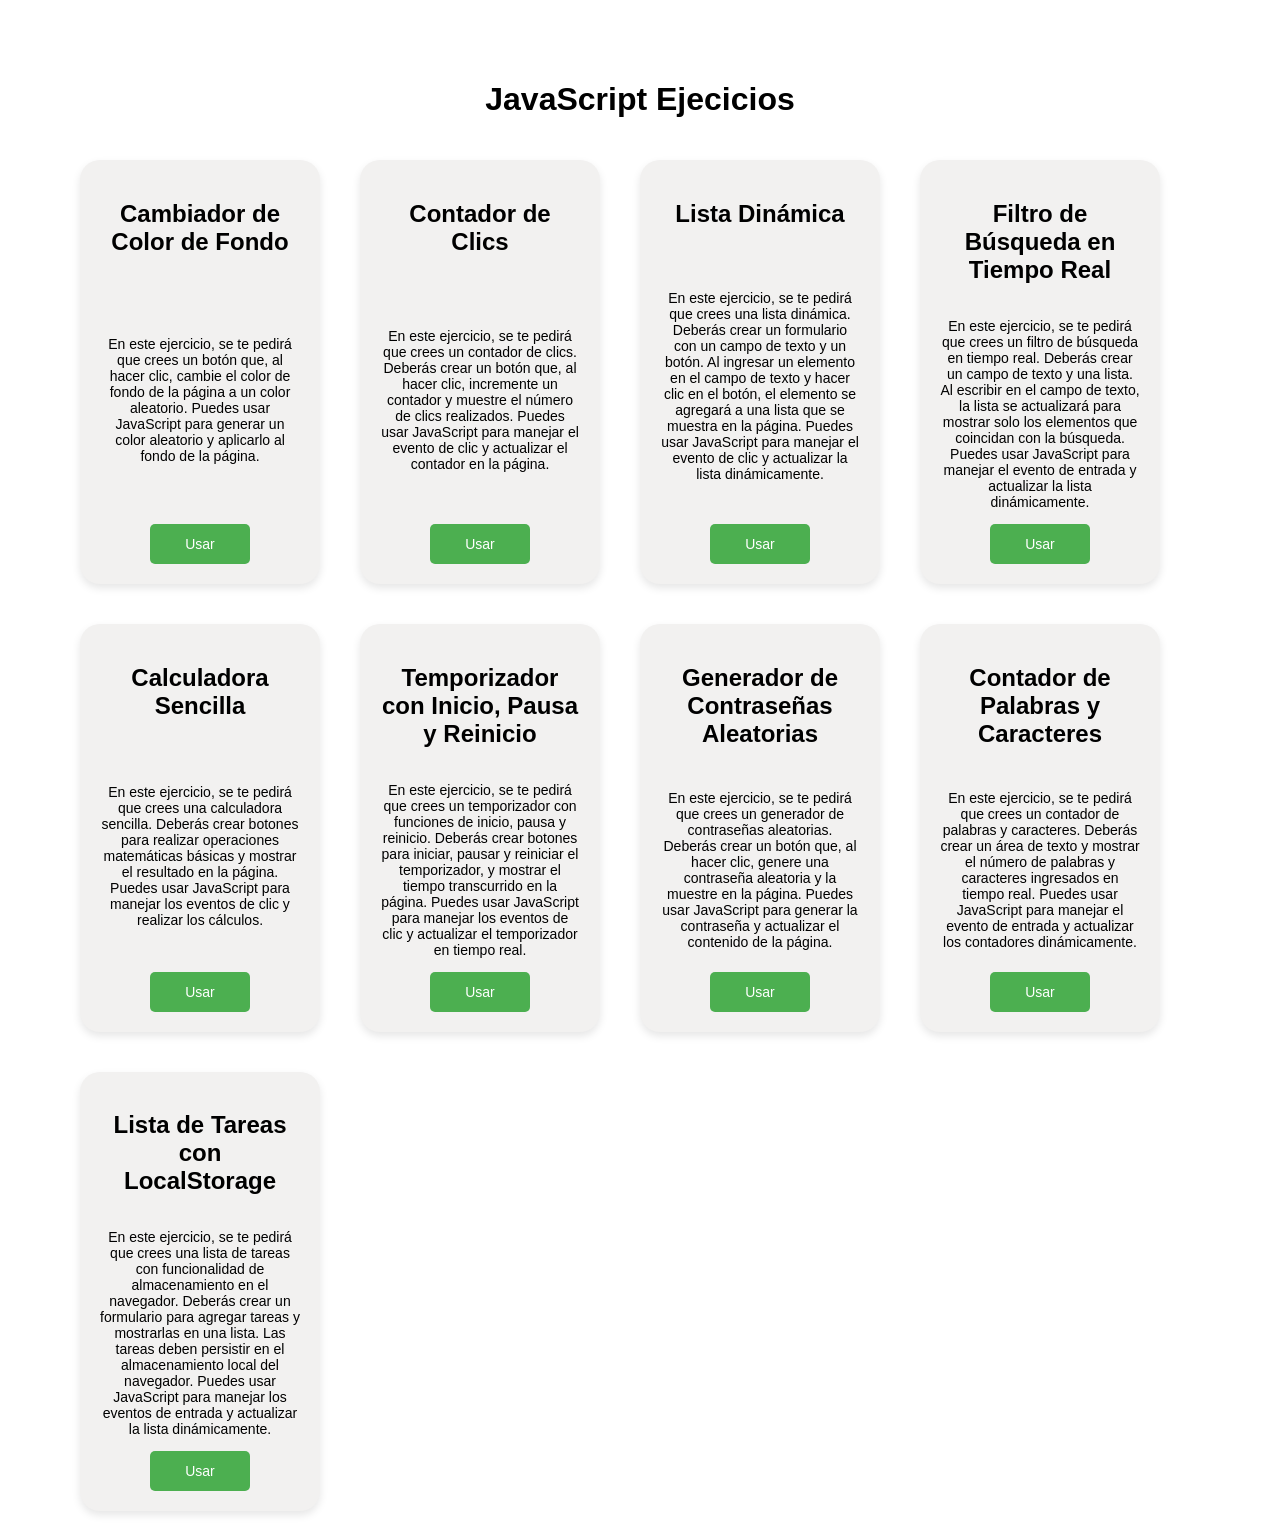
==== index.html @ dc128976 "initial design" ====
<!doctype html>
<html lang="en">
  <head>
    <meta charset="UTF-8" />
    <meta name="viewport" content="width=device-width, initial-scale=1.0" />
    <title>JavaScript Exercises</title>
    <link rel="stylesheet" href="./src/style.css" />
  </head>
  <body>
    <h1>JavaScript Ejecicios</h1>
    <main id="exercise-container" class="exercise-container">
      <section id="exercises" class="exercises">
        <!-- ejercicio numero 1 -->
        <article class="card-exercises">
          <div>
            <h2>Cambiador de Color de Fondo</h2>
            <p>
              En este ejercicio, se te pedirá que crees un botón que, al hacer
              clic, cambie el color de fondo de la página a un color aleatorio.
              Puedes usar JavaScript para generar un color aleatorio y aplicarlo
              al fondo de la página.
            </p>
            <button id="change-bg-button">Usar</button>
          </div>
        </article>

        <!-- ejercicio numero 2 -->
        <article class="card-exercises">
          <div>
            <h2>Contador de Clics</h2>
            <p>
              En este ejercicio, se te pedirá que crees un contador de clics.
              Deberás crear un botón que, al hacer clic, incremente un contador
              y muestre el número de clics realizados. Puedes usar JavaScript
              para manejar el evento de clic y actualizar el contador en la
              página.
            </p>
            <button id="change-bg-button">Usar</button>
          </div>
        </article>

        <!-- ejercicio numero 3 -->
        <article class="card-exercises">
          <div>
            <h2>Lista Dinámica</h2>
            <p>
              En este ejercicio, se te pedirá que crees una lista dinámica.
              Deberás crear un formulario con un campo de texto y un botón. Al
              ingresar un elemento en el campo de texto y hacer clic en el
              botón, el elemento se agregará a una lista que se muestra en la
              página. Puedes usar JavaScript para manejar el evento de clic y
              actualizar la lista dinámicamente.
            </p>
            <button id="change-bg-button">Usar</button>
          </div>
        </article>

        <!-- ejercicio numero 4 -->
        <article class="card-exercises">
          <div>
            <h2>Filtro de Búsqueda en Tiempo Real</h2>
            <p>
              En este ejercicio, se te pedirá que crees un filtro de búsqueda en
              tiempo real. Deberás crear un campo de texto y una lista. Al
              escribir en el campo de texto, la lista se actualizará para
              mostrar solo los elementos que coincidan con la búsqueda. Puedes
              usar JavaScript para manejar el evento de entrada y actualizar la
              lista dinámicamente.
            </p>
            <button id="change-bg-button">Usar</button>
          </div>
        </article>

        <!-- ejercicio numero 5 -->
        <article class="card-exercises">
          <div>
            <h2>Calculadora Sencilla</h2>
            <p>
              En este ejercicio, se te pedirá que crees una calculadora
              sencilla. Deberás crear botones para realizar operaciones
              matemáticas básicas y mostrar el resultado en la página. Puedes
              usar JavaScript para manejar los eventos de clic y realizar los
              cálculos.
            </p>
            <button id="change-bg-button">Usar</button>
          </div>
        </article>

        <!-- ejercicio numero 6 -->
        <article class="card-exercises">
          <div>
            <h2>Temporizador con Inicio, Pausa y Reinicio</h2>
            <p>
              En este ejercicio, se te pedirá que crees un temporizador con
              funciones de inicio, pausa y reinicio. Deberás crear botones para
              iniciar, pausar y reiniciar el temporizador, y mostrar el tiempo
              transcurrido en la página. Puedes usar JavaScript para manejar los
              eventos de clic y actualizar el temporizador en tiempo real.
            </p>
            <button id="change-bg-button">Usar</button>
          </div>
        </article>

        <!-- ejercicio numero 7 -->
        <article class="card-exercises">
          <div>
            <h2>Generador de Contraseñas Aleatorias</h2>
            <p>
              En este ejercicio, se te pedirá que crees un generador de
              contraseñas aleatorias. Deberás crear un botón que, al hacer clic,
              genere una contraseña aleatoria y la muestre en la página. Puedes
              usar JavaScript para generar la contraseña y actualizar el
              contenido de la página.
            </p>
            <button id="change-bg-button">Usar</button>
          </div>
        </article>

        <!-- ejercicio numero 8 -->
        <article class="card-exercises">
          <div>
            <h2>Contador de Palabras y Caracteres</h2>
            <p>
              En este ejercicio, se te pedirá que crees un contador de palabras
              y caracteres. Deberás crear un área de texto y mostrar el número
              de palabras y caracteres ingresados en tiempo real. Puedes usar
              JavaScript para manejar el evento de entrada y actualizar los
              contadores dinámicamente.
            </p>
            <button id="change-bg-button">Usar</button>
          </div>
        </article>

        <!-- ejercicio numero 9 -->
        <article class="card-exercises">
          <div>
            <h2>Lista de Tareas con LocalStorage</h2>
            <p>
              En este ejercicio, se te pedirá que crees una lista de tareas con
              funcionalidad de almacenamiento en el navegador. Deberás crear un
              formulario para agregar tareas y mostrarlas en una lista. Las
              tareas deben persistir en el almacenamiento local del navegador.
              Puedes usar JavaScript para manejar los eventos de entrada y
              actualizar la lista dinámicamente.
            </p>
            <button id="change-bg-button">Usar</button>
          </div>
        </article>
      </section>
    </main>
    <script src="/src/js/js_exercise_1.js"></script>
  </body>
</html>
---- src/style.css ----
body {
  font-family: Arial, sans-serif;
  height: 100vh;
  margin: 0;
  padding: 60px;
  text-align: center;
  box-sizing: border-box;
}

.exercises {
  display: flex;
  flex-direction: row;
  flex-wrap: wrap;
  width: 100%;
}

.card-exercises {
  background-color: #f2f1f0;
  width: 200px;
  height: auto;
  border-radius: 20px;
  padding: 20px;
  text-align: center;
  margin: 20px;
  box-shadow: 0 4px 8px rgba(0, 0, 0, 0.1);
}

.card-exercises div {
  display: flex;
  flex-direction: column;
  align-items: center;
  justify-content: space-between;
  height: 100%;
}

.card-exercises h2 {
  text-align: center;
}

.card-exercises p {
  font-size: 14px;
}

.card-exercises button {
  width: 100px;
  height: 40px;
  border: none;
  border-radius: 5px;
  background-color: #4caf50;
  color: white;
  font-size: 14px;
  cursor: pointer;
}

.card-exercises button:hover {
  background-color: #45a049;
}
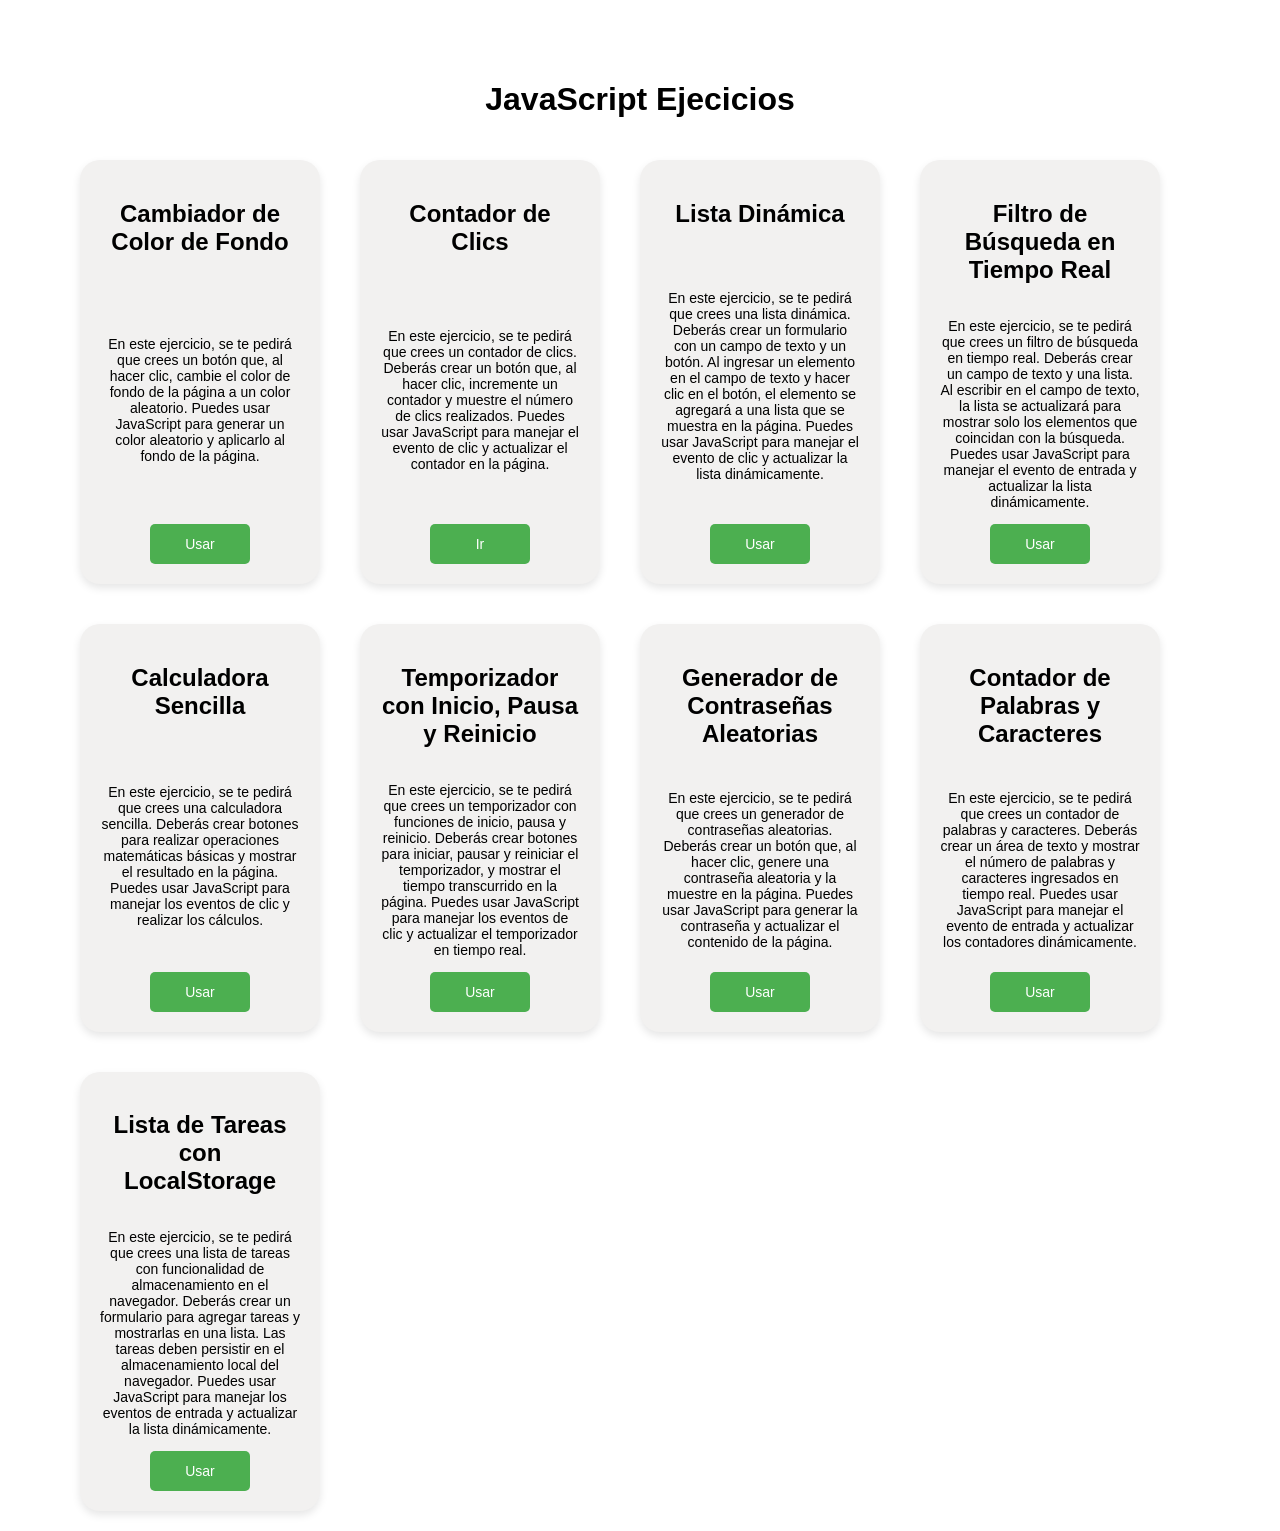
==== commit 598922c6: "first exercise completed" ====
--- a/index.html
+++ b/index.html
@@ -35,7 +35,7 @@
               para manejar el evento de clic y actualizar el contador en la
               página.
             </p>
-            <button id="change-bg-button">Usar</button>
+            <button id="click-counter-button">Ir</button>
           </div>
         </article>
 
@@ -51,7 +51,7 @@
               página. Puedes usar JavaScript para manejar el evento de clic y
               actualizar la lista dinámicamente.
             </p>
-            <button id="change-bg-button">Usar</button>
+            <button id="dynamic-list-button">Usar</button>
           </div>
         </article>
 
@@ -67,7 +67,7 @@
               usar JavaScript para manejar el evento de entrada y actualizar la
               lista dinámicamente.
             </p>
-            <button id="change-bg-button">Usar</button>
+            <button id="real-time-search-button">Usar</button>
           </div>
         </article>
 
@@ -82,7 +82,7 @@
               usar JavaScript para manejar los eventos de clic y realizar los
               cálculos.
             </p>
-            <button id="change-bg-button">Usar</button>
+            <button id="simple-calculator-button">Usar</button>
           </div>
         </article>
 
@@ -97,7 +97,7 @@
               transcurrido en la página. Puedes usar JavaScript para manejar los
               eventos de clic y actualizar el temporizador en tiempo real.
             </p>
-            <button id="change-bg-button">Usar</button>
+            <button id="timer-button">Usar</button>
           </div>
         </article>
 
@@ -112,7 +112,7 @@
               usar JavaScript para generar la contraseña y actualizar el
               contenido de la página.
             </p>
-            <button id="change-bg-button">Usar</button>
+            <button id="password-generator-button">Usar</button>
           </div>
         </article>
 
@@ -127,7 +127,7 @@
               JavaScript para manejar el evento de entrada y actualizar los
               contadores dinámicamente.
             </p>
-            <button id="change-bg-button">Usar</button>
+            <button id="word-count-button">Usar</button>
           </div>
         </article>
 
@@ -143,7 +143,7 @@
               Puedes usar JavaScript para manejar los eventos de entrada y
               actualizar la lista dinámicamente.
             </p>
-            <button id="change-bg-button">Usar</button>
+            <button id="dynamic-list-button">Usar</button>
           </div>
         </article>
       </section>
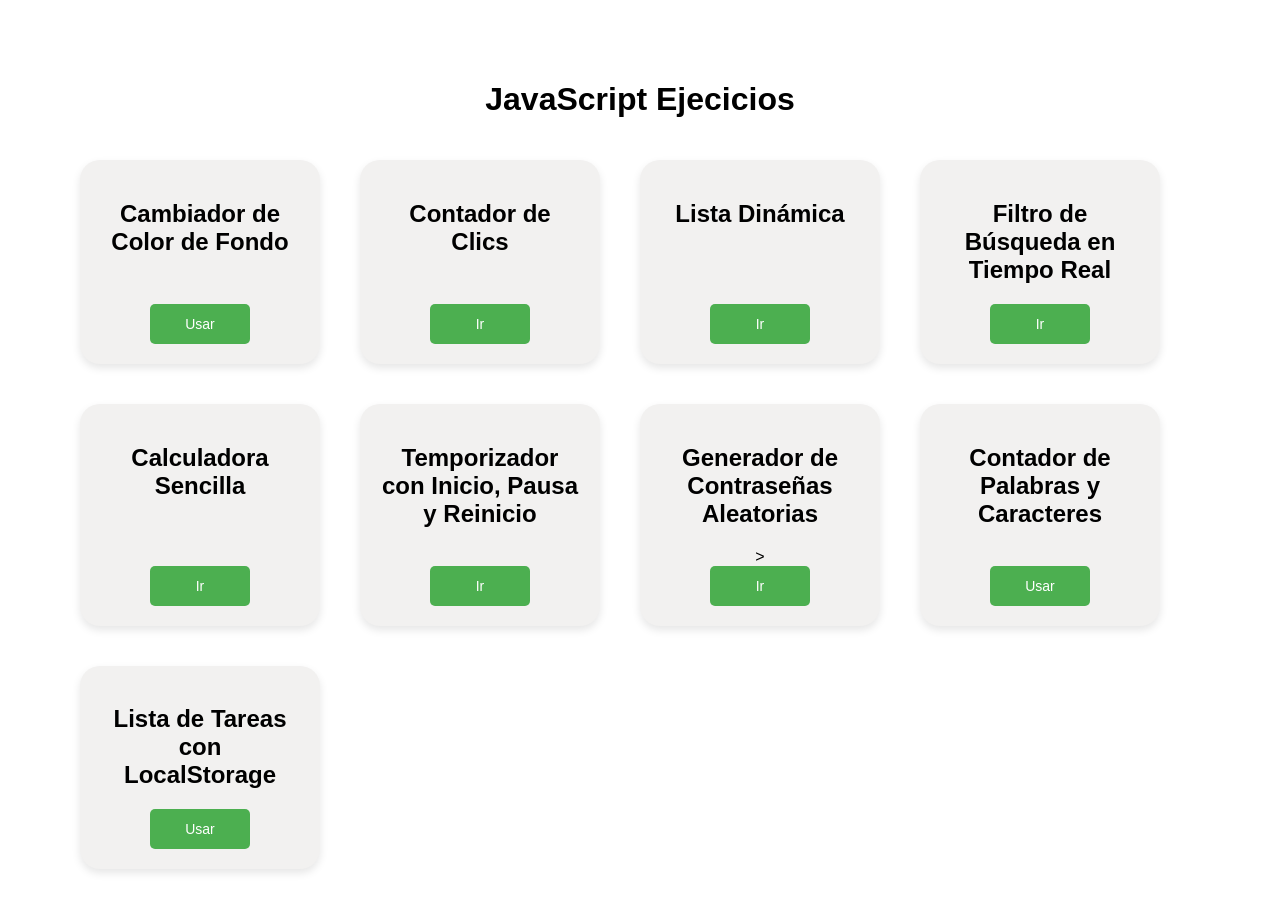
==== commit dd9c4125: "delete tag p from html and migrate css to new file" ====
--- a/index.html
+++ b/index.html
@@ -4,7 +4,7 @@
     <meta charset="UTF-8" />
     <meta name="viewport" content="width=device-width, initial-scale=1.0" />
     <title>JavaScript Exercises</title>
-    <link rel="stylesheet" href="./src/style.css" />
+    <link rel="stylesheet" href="./src/css/style.css" />
   </head>
   <body>
     <h1>JavaScript Ejecicios</h1>
@@ -14,12 +14,6 @@
         <article class="card-exercises">
           <div>
             <h2>Cambiador de Color de Fondo</h2>
-            <p>
-              En este ejercicio, se te pedirá que crees un botón que, al hacer
-              clic, cambie el color de fondo de la página a un color aleatorio.
-              Puedes usar JavaScript para generar un color aleatorio y aplicarlo
-              al fondo de la página.
-            </p>
             <button id="change-bg-button">Usar</button>
           </div>
         </article>
@@ -28,14 +22,9 @@
         <article class="card-exercises">
           <div>
             <h2>Contador de Clics</h2>
-            <p>
-              En este ejercicio, se te pedirá que crees un contador de clics.
-              Deberás crear un botón que, al hacer clic, incremente un contador
-              y muestre el número de clics realizados. Puedes usar JavaScript
-              para manejar el evento de clic y actualizar el contador en la
-              página.
-            </p>
-            <button id="click-counter-button">Ir</button>
+            <a href="./src/templates-views/js_exercise_2.html"
+              ><button id="click-counter-button">Ir</button></a
+            >
           </div>
         </article>
 
@@ -43,15 +32,9 @@
         <article class="card-exercises">
           <div>
             <h2>Lista Dinámica</h2>
-            <p>
-              En este ejercicio, se te pedirá que crees una lista dinámica.
-              Deberás crear un formulario con un campo de texto y un botón. Al
-              ingresar un elemento en el campo de texto y hacer clic en el
-              botón, el elemento se agregará a una lista que se muestra en la
-              página. Puedes usar JavaScript para manejar el evento de clic y
-              actualizar la lista dinámicamente.
-            </p>
-            <button id="dynamic-list-button">Usar</button>
+            <a href="./src/templates-views/js_exercise_3.html"
+              ><button id="dynamic-list-button">Ir</button></a
+            >
           </div>
         </article>
 
@@ -59,15 +42,9 @@
         <article class="card-exercises">
           <div>
             <h2>Filtro de Búsqueda en Tiempo Real</h2>
-            <p>
-              En este ejercicio, se te pedirá que crees un filtro de búsqueda en
-              tiempo real. Deberás crear un campo de texto y una lista. Al
-              escribir en el campo de texto, la lista se actualizará para
-              mostrar solo los elementos que coincidan con la búsqueda. Puedes
-              usar JavaScript para manejar el evento de entrada y actualizar la
-              lista dinámicamente.
-            </p>
-            <button id="real-time-search-button">Usar</button>
+            <a href="./src/templates-views/js_exercise_4.html"
+              ><button id="real-time-search-button">Ir</button></a
+            >
           </div>
         </article>
 
@@ -75,14 +52,9 @@
         <article class="card-exercises">
           <div>
             <h2>Calculadora Sencilla</h2>
-            <p>
-              En este ejercicio, se te pedirá que crees una calculadora
-              sencilla. Deberás crear botones para realizar operaciones
-              matemáticas básicas y mostrar el resultado en la página. Puedes
-              usar JavaScript para manejar los eventos de clic y realizar los
-              cálculos.
-            </p>
-            <button id="simple-calculator-button">Usar</button>
+            <a href="./src/templates-views/js_exercise_5.html"
+              ><button id="simple-calculator-button">Ir</button></a
+            >
           </div>
         </article>
 
@@ -90,14 +62,9 @@
         <article class="card-exercises">
           <div>
             <h2>Temporizador con Inicio, Pausa y Reinicio</h2>
-            <p>
-              En este ejercicio, se te pedirá que crees un temporizador con
-              funciones de inicio, pausa y reinicio. Deberás crear botones para
-              iniciar, pausar y reiniciar el temporizador, y mostrar el tiempo
-              transcurrido en la página. Puedes usar JavaScript para manejar los
-              eventos de clic y actualizar el temporizador en tiempo real.
-            </p>
-            <button id="timer-button">Usar</button>
+            <a href="./src/templates-views/js_exercise_6.html"
+              ><button id="timer-button">Ir</button></a
+            >
           </div>
         </article>
 
@@ -105,14 +72,7 @@
         <article class="card-exercises">
           <div>
             <h2>Generador de Contraseñas Aleatorias</h2>
-            <p>
-              En este ejercicio, se te pedirá que crees un generador de
-              contraseñas aleatorias. Deberás crear un botón que, al hacer clic,
-              genere una contraseña aleatoria y la muestre en la página. Puedes
-              usar JavaScript para generar la contraseña y actualizar el
-              contenido de la página.
-            </p>
-            <button id="password-generator-button">Usar</button>
+            ><button id="password-generator-button">Ir</button>
           </div>
         </article>
 
@@ -120,13 +80,6 @@
         <article class="card-exercises">
           <div>
             <h2>Contador de Palabras y Caracteres</h2>
-            <p>
-              En este ejercicio, se te pedirá que crees un contador de palabras
-              y caracteres. Deberás crear un área de texto y mostrar el número
-              de palabras y caracteres ingresados en tiempo real. Puedes usar
-              JavaScript para manejar el evento de entrada y actualizar los
-              contadores dinámicamente.
-            </p>
             <button id="word-count-button">Usar</button>
           </div>
         </article>
@@ -135,14 +88,6 @@
         <article class="card-exercises">
           <div>
             <h2>Lista de Tareas con LocalStorage</h2>
-            <p>
-              En este ejercicio, se te pedirá que crees una lista de tareas con
-              funcionalidad de almacenamiento en el navegador. Deberás crear un
-              formulario para agregar tareas y mostrarlas en una lista. Las
-              tareas deben persistir en el almacenamiento local del navegador.
-              Puedes usar JavaScript para manejar los eventos de entrada y
-              actualizar la lista dinámicamente.
-            </p>
             <button id="dynamic-list-button">Usar</button>
           </div>
         </article>
--- a/src/css/style.css
+++ b/src/css/style.css
@@ -0,0 +1,57 @@
+body {
+  font-family: Arial, sans-serif;
+  height: 100vh;
+  margin: 0;
+  padding: 60px;
+  text-align: center;
+  box-sizing: border-box;
+}
+
+.exercises {
+  display: flex;
+  flex-direction: row;
+  flex-wrap: wrap;
+  width: 100%;
+}
+
+.card-exercises {
+  background-color: #f2f1f0;
+  width: 200px;
+  height: auto;
+  border-radius: 20px;
+  padding: 20px;
+  text-align: center;
+  margin: 20px;
+  box-shadow: 0 4px 8px rgba(0, 0, 0, 0.1);
+}
+
+.card-exercises div {
+  display: flex;
+  flex-direction: column;
+  align-items: center;
+  justify-content: space-between;
+  height: 100%;
+}
+
+.card-exercises h2 {
+  text-align: center;
+}
+
+.card-exercises p {
+  font-size: 14px;
+}
+
+.card-exercises button {
+  width: 100px;
+  height: 40px;
+  border: none;
+  border-radius: 5px;
+  background-color: #4caf50;
+  color: white;
+  font-size: 14px;
+  cursor: pointer;
+}
+
+.card-exercises button:hover {
+  background-color: #45a049;
+}
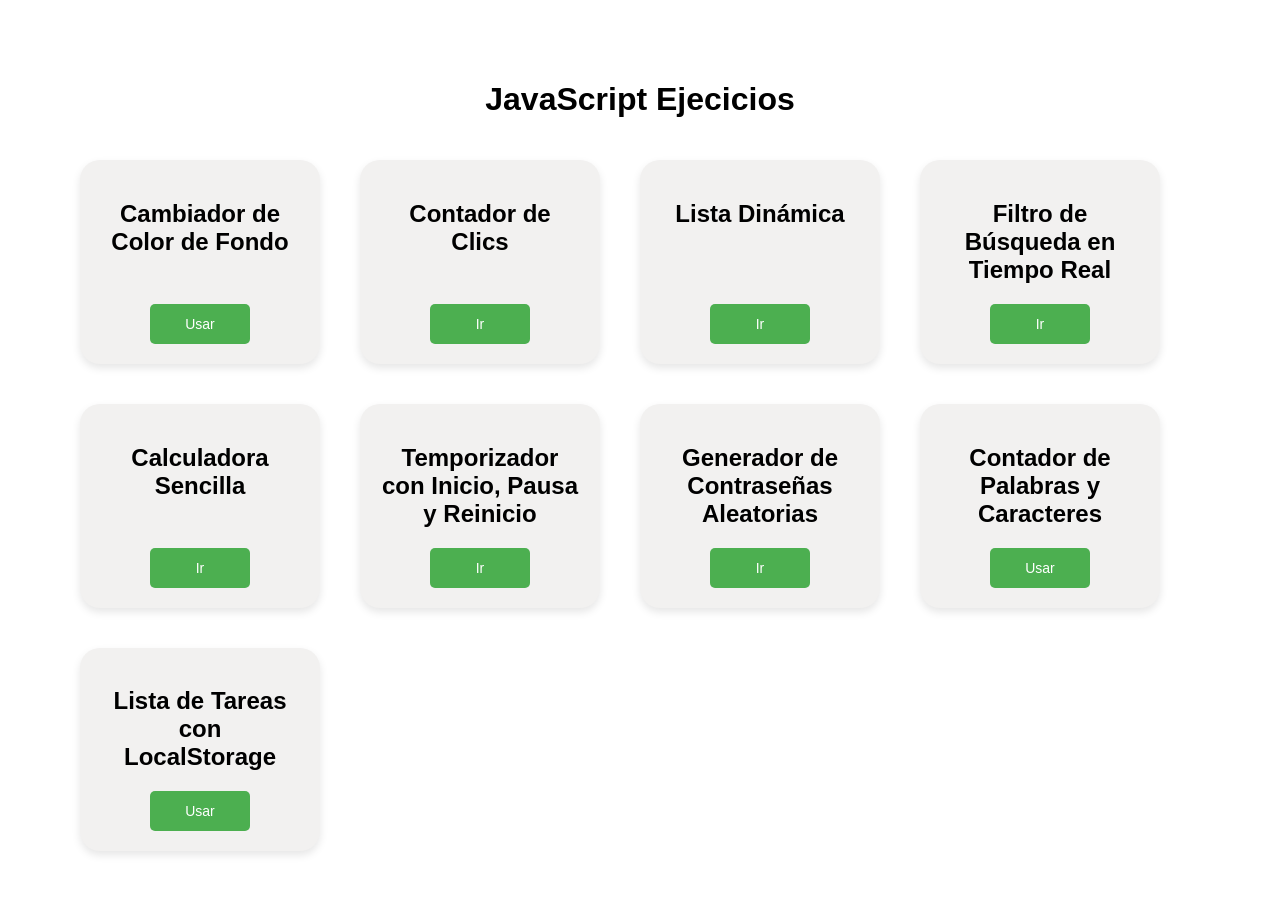
==== commit dbf0a740: "feature password generator full" ====
--- a/index.html
+++ b/index.html
@@ -72,7 +72,9 @@
         <article class="card-exercises">
           <div>
             <h2>Generador de Contraseñas Aleatorias</h2>
-            ><button id="password-generator-button">Ir</button>
+            <a href="./src/templates-views/js_exercise_7.html"
+              ><button id="password-generator-button">Ir</button></a
+            >
           </div>
         </article>
 
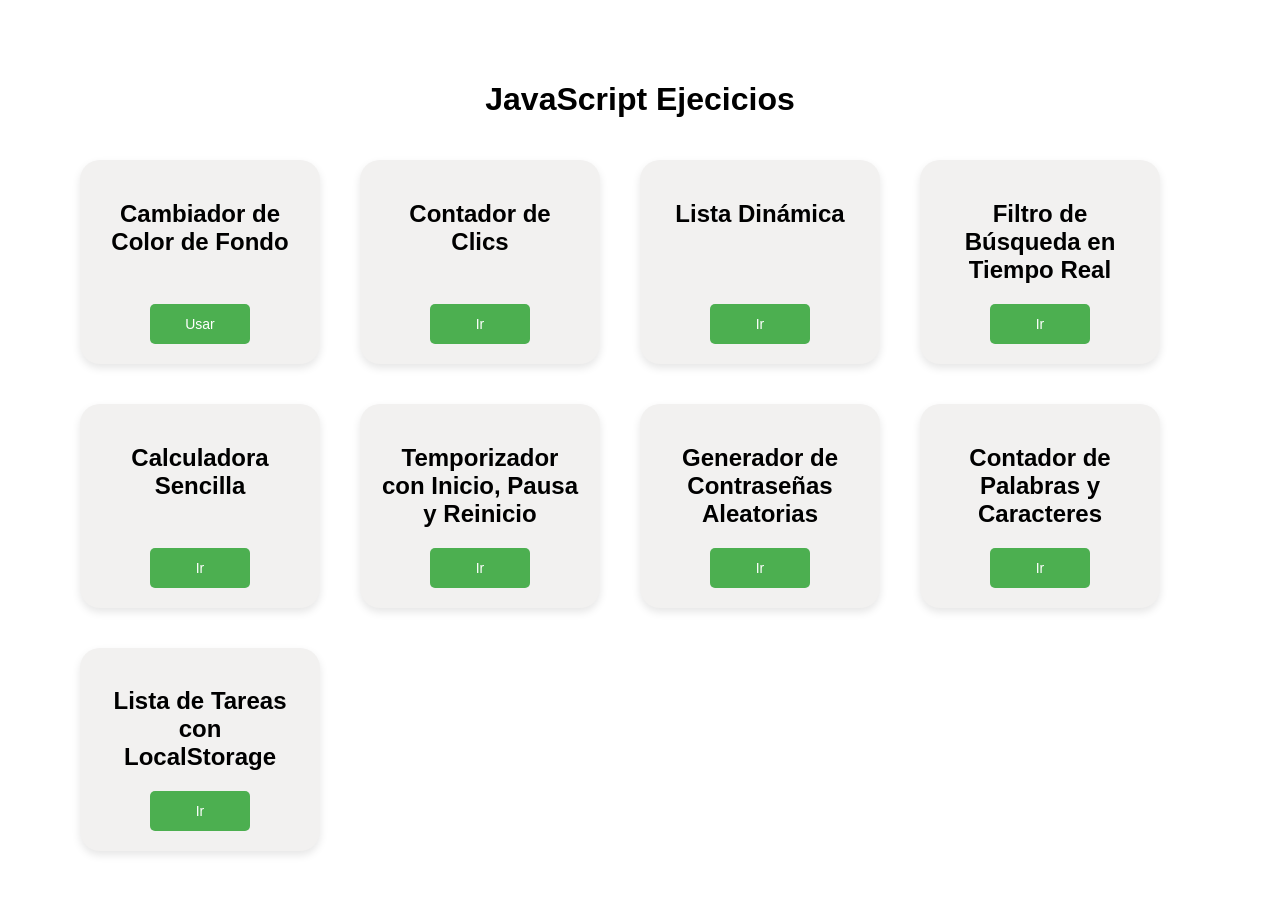
==== commit 6b6d9bd9: "feature words counter full" ====
--- a/index.html
+++ b/index.html
@@ -82,7 +82,9 @@
         <article class="card-exercises">
           <div>
             <h2>Contador de Palabras y Caracteres</h2>
-            <button id="word-count-button">Usar</button>
+            <a href="./src/templates-views/js_exercise_8.html"
+              ><button id="word-count-button">Ir</button></a
+            >
           </div>
         </article>
 
@@ -90,7 +92,9 @@
         <article class="card-exercises">
           <div>
             <h2>Lista de Tareas con LocalStorage</h2>
-            <button id="dynamic-list-button">Usar</button>
+            <a href="./src/templates-views/js_exercise_9.html"
+              ><button id="dynamic-list-button">Ir</button></a
+            >
           </div>
         </article>
       </section>
